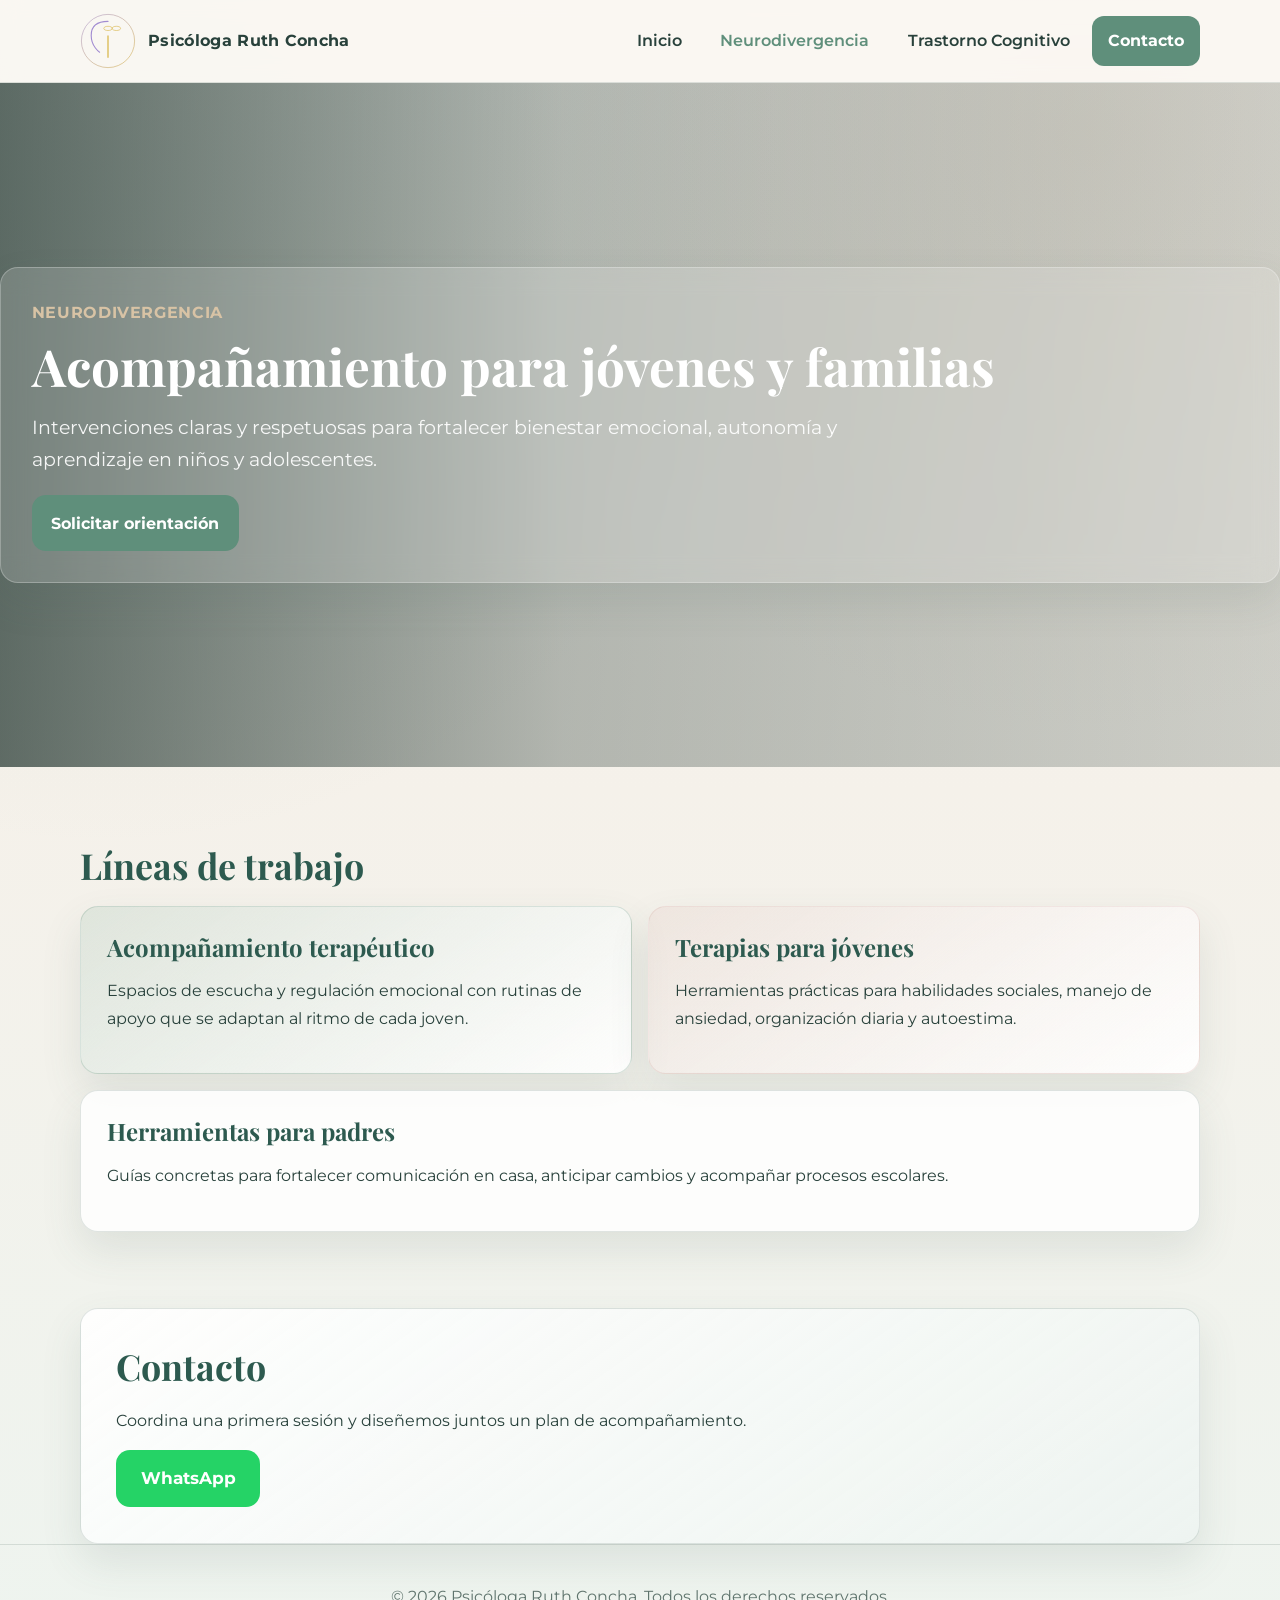
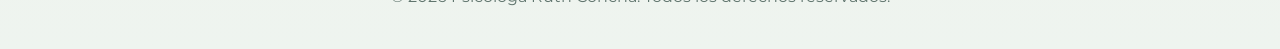
==== neurodivergencia.html @ 350da8b0 "Primera versión de la pagina a mostrar al cliente" ====
<!DOCTYPE html>
<html lang="es">
  <head>
    <meta charset="UTF-8" />
    <meta name="viewport" content="width=device-width, initial-scale=1.0" />
    <title>Neurodivergencia | Psicóloga Ruth Concha</title>
    <meta
      name="description"
      content="Acompañamiento psicológico para niños y jóvenes con neurodivergencias y orientación a familias."
    />
    <link rel="preconnect" href="https://fonts.googleapis.com" />
    <link rel="preconnect" href="https://fonts.gstatic.com" crossorigin />
    <link
      href="https://fonts.googleapis.com/css2?family=Montserrat:wght@400;500;600;700&family=Playfair+Display:wght@600;700&display=swap"
      rel="stylesheet"
    />
    <link rel="stylesheet" href="style.css" />
    <script src="script.js" defer></script>
  </head>
  <body>
    <a class="skip-link" href="#contenido">Saltar al contenido principal</a>

    <header class="site-header">
      <nav class="navbar container" aria-label="Navegación principal">
        <a href="index.html" class="brand" aria-label="Inicio Psicóloga Ruth Concha">
          <svg
            class="logo"
            width="56"
            height="56"
            viewBox="0 0 200 200"
            fill="none"
            xmlns="http://www.w3.org/2000/svg"
            aria-hidden="true"
          >
            <circle cx="100" cy="100" r="95" stroke="url(#gradient-neuro)" stroke-width="2" />
            <path
              d="M70 140C70 140 40 120 40 80C40 40 70 30 100 30"
              stroke="#A18CD1"
              stroke-width="4"
              stroke-linecap="round"
            />
            <path d="M100 160V80" stroke="#D4AF37" stroke-width="4" />
            <path
              d="M85 55C85 45 115 45 115 55C115 65 85 65 85 55Z"
              stroke="#D4AF37"
              stroke-width="2"
            />
            <path
              d="M115 55C115 45 145 45 145 55C145 65 115 65 115 55Z"
              stroke="#D4AF37"
              stroke-width="2"
            />
            <defs>
              <linearGradient
                id="gradient-neuro"
                x1="0"
                y1="0"
                x2="200"
                y2="200"
                gradientUnits="userSpaceOnUse"
              >
                <stop stop-color="#A18CD1" />
                <stop offset="1" stop-color="#D4AF37" />
              </linearGradient>
            </defs>
          </svg>
          <span class="brand-text">Psicóloga Ruth Concha</span>
        </a>

        <button class="menu-toggle" type="button" aria-expanded="false" aria-controls="menu">
          Menú
        </button>

        <ul id="menu" class="nav-links">
          <li><a href="index.html">Inicio</a></li>
          <li><a href="neurodivergencia.html" aria-current="page">Neurodivergencia</a></li>
          <li><a href="trastorno-cognitivo.html">Trastorno Cognitivo</a></li>
          <li><a class="nav-cta" href="#contacto">Contacto</a></li>
        </ul>
      </nav>
    </header>

    <main id="contenido">
      <section class="hero hero-banner hero-neuro reveal">
        <div class="container hero-shell">
          <article class="hero-card">
            <p class="eyebrow">Neurodivergencia</p>
            <h1>Acompañamiento para jóvenes y familias</h1>
            <p class="lead">
              Intervenciones claras y respetuosas para fortalecer bienestar emocional, autonomía y aprendizaje en
              niños y adolescentes.
            </p>
            <a class="btn btn-primary" href="#contacto">Solicitar orientación</a>
          </article>
        </div>
      </section>

      <section class="section container reveal">
        <h2 class="section-title">Líneas de trabajo</h2>
        <div class="cards-grid">
          <article class="focus-card focus-card--green">
            <h3>Acompañamiento terapéutico</h3>
            <p>
              Espacios de escucha y regulación emocional con rutinas de apoyo que se adaptan al ritmo de cada
              joven.
            </p>
          </article>
          <article class="focus-card focus-card--lavender">
            <h3>Terapias para jóvenes</h3>
            <p>
              Herramientas prácticas para habilidades sociales, manejo de ansiedad, organización diaria y
              autoestima.
            </p>
          </article>
          <article class="focus-card">
            <h3>Herramientas para padres</h3>
            <p>
              Guías concretas para fortalecer comunicación en casa, anticipar cambios y acompañar procesos
              escolares.
            </p>
          </article>
        </div>
      </section>

      <section id="contacto" class="section container contact reveal">
        <h2 class="section-title">Contacto</h2>
        <p>Coordina una primera sesión y diseñemos juntos un plan de acompañamiento.</p>
        <div class="contact-actions">
          <a class="btn btn-whatsapp btn-large" href="https://wa.me/56900000000">WhatsApp</a>
        </div>
      </section>
    </main>

    <footer class="site-footer">
      <div class="container footer-content">
        <p>© <span id="year"></span> Psicóloga Ruth Concha. Todos los derechos reservados.</p>
      </div>
    </footer>
  </body>
</html>
---- style.css ----
:root {
  --bg-base: #f5f1ea;
  --bg-soft: #fbf8f3;
  --surface: rgba(255, 255, 255, 0.84);
  --surface-strong: #ffffff;
  --surface-accent: #edf4f1;
  --text-main: #28413b;
  --text-soft: #35524b;
  --text-muted: #60756e;
  --title: #2d5a4f;
  --sage: #8db5a2;
  --eucalyptus: #5f8f7b;
  --sand: #d8c3a5;
  --rose: #d7b2ab;
  --line: rgba(84, 112, 101, 0.18);
  --focus-ring: rgba(95, 143, 123, 0.32);
  --shadow: 0 18px 40px rgba(70, 96, 88, 0.12);
  --radius: 18px;
  --max-width: 1120px;
}

* {
  box-sizing: border-box;
}

html {
  scroll-behavior: smooth;
}

body {
  margin: 0;
  font-family: "Montserrat", sans-serif;
  font-size: 1rem;
  line-height: 1.7;
  color: var(--text-main);
  background:
    radial-gradient(circle at 8% 10%, rgba(141, 181, 162, 0.16), transparent 36%),
    radial-gradient(circle at 85% 8%, rgba(216, 195, 165, 0.22), transparent 32%),
    linear-gradient(180deg, #f9f6f1 0%, var(--bg-base) 48%, #eef4ef 100%);
  min-height: 100vh;
}

img,
svg {
  display: block;
  max-width: 100%;
}

.container {
  width: min(var(--max-width), 92%);
  margin-inline: auto;
}

.skip-link {
  position: absolute;
  left: 0.75rem;
  top: -100px;
  background: var(--eucalyptus);
  color: #fff;
  padding: 0.75rem 1rem;
  border-radius: 0.75rem;
  font-weight: 700;
  z-index: 1000;
}

.skip-link:focus {
  top: 0.75rem;
}

.site-header {
  position: sticky;
  top: 0;
  z-index: 90;
  background: rgba(251, 248, 243, 0.9);
  backdrop-filter: blur(10px);
  border-bottom: 1px solid var(--line);
}

.navbar {
  min-height: 82px;
  display: flex;
  align-items: center;
  justify-content: space-between;
  gap: 1rem;
  position: relative;
}

.brand {
  display: flex;
  align-items: center;
  gap: 0.75rem;
  text-decoration: none;
  color: var(--text-main);
}

.logo {
  width: 56px;
  height: 56px;
}

.brand-text {
  font-size: 1rem;
  font-weight: 700;
  letter-spacing: 0.02em;
}

.menu-toggle {
  border: 1px solid var(--line);
  background: rgba(255, 255, 255, 0.72);
  color: var(--text-main);
  border-radius: 10px;
  padding: 0.7rem 1rem;
  font-size: 1rem;
  font-weight: 600;
}

.menu-toggle:hover,
.menu-toggle:focus-visible {
  border-color: var(--eucalyptus);
}

.nav-links {
  list-style: none;
  display: flex;
  align-items: center;
  gap: 0.4rem;
  margin: 0;
  padding: 0;
}

.nav-links a {
  text-decoration: none;
  color: var(--text-main);
  padding: 0.72rem 1rem;
  border-radius: 12px;
  font-size: 0.99rem;
  font-weight: 600;
  display: inline-flex;
  align-items: center;
  min-height: 46px;
}

.nav-links a[aria-current="page"] {
  color: var(--eucalyptus);
}

.nav-links a:hover,
.nav-links a:focus-visible {
  background: rgba(141, 181, 162, 0.18);
}

.nav-links .nav-cta {
  background: var(--eucalyptus);
  color: #fff;
  font-weight: 700;
}

.nav-links .nav-cta:hover,
.nav-links .nav-cta:focus-visible {
  background: #4f7d6b;
}

.section {
  padding-block: clamp(2.8rem, 6vw, 5.4rem);
}

.hero {
  position: relative;
}

.hero-banner {
  min-height: clamp(500px, 76vh, 760px);
  display: flex;
  align-items: center;
  background-position: center;
  background-size: cover;
  background-repeat: no-repeat;
}

.hero-banner::before {
  content: "";
  position: absolute;
  inset: 0;
  background:
    linear-gradient(90deg, rgba(24, 44, 38, 0.68) 0%, rgba(24, 44, 38, 0.3) 44%, rgba(24, 44, 38, 0.18) 100%),
    linear-gradient(180deg, rgba(255, 255, 255, 0.08), rgba(255, 255, 255, 0));
}

.hero-home {
  background-image: url("Imagenes/familia.jpg");
}

.hero-neuro {
  background-image: url("Imagenes/Imagen_ninos.png");
}

.hero-cognitive {
  background-image: url("Imagenes/Imagen_mayores.png");
}

.hero-shell {
  position: relative;
  z-index: 1;
  width: 100%;
  padding-block: clamp(3rem, 9vw, 7rem);
}

.hero-layout {
  display: grid;
  grid-template-columns: minmax(0, 1fr) minmax(300px, 0.82fr);
  gap: clamp(1rem, 2.4vw, 1.6rem);
  align-items: center;
  max-width: 980px;
  margin: 0 auto;
}

.eyebrow {
  color: var(--sand);
  font-weight: 700;
  letter-spacing: 0.04em;
  text-transform: uppercase;
  margin: 0 0 0.65rem;
}

h1,
h2,
h3 {
  font-family: "Playfair Display", serif;
  line-height: 1.2;
  margin-top: 0;
}

h1 {
  font-size: clamp(2.1rem, 4vw, 3.5rem);
  color: #fff;
  margin-bottom: 0.9rem;
}

.section-title {
  color: var(--title);
  font-size: clamp(1.7rem, 2.8vw, 2.5rem);
  margin-bottom: 1.2rem;
}

.lead {
  color: rgba(255, 255, 255, 0.92);
  max-width: 64ch;
  font-size: clamp(1.05rem, 2.4vw, 1.18rem);
}

.hero-card,
.focus-card,
.intro-card,
.about,
.contact {
  background: var(--surface);
  border: 1px solid var(--line);
  border-radius: var(--radius);
  box-shadow: var(--shadow);
}

.hero-card {
  padding: clamp(1.4rem, 2.4vw, 2rem);
  background: rgba(255, 255, 255, 0.16);
  border: 1px solid rgba(255, 255, 255, 0.26);
  backdrop-filter: blur(12px);
}

.hero-card h2 {
  color: var(--title);
  margin-bottom: 0.75rem;
}

.hero-card p {
  margin-top: 0;
}

.intro-card {
  padding: clamp(1.5rem, 3vw, 2.3rem);
  background: linear-gradient(145deg, rgba(255, 255, 255, 0.92), rgba(237, 244, 241, 0.86));
}

.intro-card h2 {
  color: var(--title);
  margin-bottom: 0.75rem;
}

.intro-card ul {
  margin: 0;
  padding-left: 1.15rem;
}

.hero-actions {
  display: flex;
  flex-wrap: wrap;
  gap: 0.8rem;
  margin-top: 1.4rem;
}

.cards-grid {
  display: grid;
  grid-template-columns: repeat(2, minmax(0, 1fr));
  gap: 1rem;
}

.cards-grid .focus-card:only-child,
.cards-grid > :nth-child(3) {
  grid-column: 1 / -1;
}

.focus-card {
  padding: clamp(1.2rem, 2vw, 1.8rem);
}

.focus-card h3 {
  color: var(--title);
  font-size: 1.5rem;
  margin-bottom: 0.45rem;
}

.focus-card--green {
  border-color: rgba(95, 143, 123, 0.24);
  background: linear-gradient(145deg, rgba(141, 181, 162, 0.2), rgba(255, 255, 255, 0.88));
}

.focus-card--lavender {
  border-color: rgba(215, 178, 171, 0.3);
  background: linear-gradient(145deg, rgba(215, 178, 171, 0.18), rgba(255, 255, 255, 0.9));
}

.about,
.contact {
  padding: clamp(1.4rem, 3vw, 2.2rem);
  background: linear-gradient(145deg, rgba(255, 255, 255, 0.9), rgba(237, 244, 241, 0.72));
}

.contact p {
  margin-top: 0;
}

.contact-actions {
  display: flex;
  flex-wrap: wrap;
  gap: 0.8rem;
}

.btn {
  border-radius: 14px;
  border: 2px solid transparent;
  text-decoration: none;
  font-weight: 700;
  padding: 0.78rem 1.1rem;
  display: inline-flex;
  align-items: center;
  justify-content: center;
  transition: transform 180ms ease, background-color 180ms ease, border-color 180ms ease;
  min-height: 48px;
}

.btn-large {
  min-height: 56px;
  padding-inline: 1.4rem;
  font-size: 1.05rem;
}

.btn-primary {
  background: var(--eucalyptus);
  color: #fff;
  border-color: transparent;
}

.btn-primary:hover,
.btn-primary:focus-visible {
  background: #4f7d6b;
  transform: translateY(-2px);
}

.btn-secondary {
  background: rgba(255, 255, 255, 0.12);
  color: #fff;
  border-color: rgba(255, 255, 255, 0.56);
}

.btn-secondary:hover,
.btn-secondary:focus-visible {
  border-color: #fff;
  background: rgba(255, 255, 255, 0.2);
  transform: translateY(-2px);
}

.btn-link {
  color: var(--eucalyptus);
  padding-inline: 0;
  border-radius: 0;
  border: 0;
  min-height: auto;
}

.btn-link:hover,
.btn-link:focus-visible {
  color: var(--title);
}

.btn-whatsapp {
  background: #25d366;
  color: #fff;
}

.btn-whatsapp:hover,
.btn-whatsapp:focus-visible {
  background: #1ebe5a;
  transform: translateY(-2px);
}

.site-footer {
  border-top: 1px solid var(--line);
}

.footer-content {
  padding-block: 1.4rem;
  text-align: center;
  color: var(--text-muted);
}

.reveal {
  opacity: 0;
  transform: translateY(20px);
  transition: opacity 600ms ease, transform 600ms ease;
}

.reveal.visible {
  opacity: 1;
  transform: translateY(0);
}

:focus-visible {
  outline: 3px solid var(--focus-ring);
  outline-offset: 2px;
}

@media (max-width: 920px) {
  .hero-banner {
    min-height: 460px;
  }

  .hero-layout {
    grid-template-columns: 1fr;
  }

  .cards-grid {
    grid-template-columns: 1fr;
  }

  .cards-grid .focus-card:only-child,
  .cards-grid > :nth-child(3) {
    grid-column: auto;
  }

  .menu-toggle {
    display: inline-flex;
  }

  .nav-links {
    position: absolute;
    right: 0;
    top: calc(100% + 0.5rem);
    width: min(330px, 100%);
    padding: 0.65rem;
    border-radius: 14px;
    border: 1px solid var(--line);
    background: rgba(255, 255, 255, 0.98);
    box-shadow: var(--shadow);
    display: none;
    flex-direction: column;
    align-items: stretch;
    gap: 0.2rem;
  }

  .nav-links.open {
    display: flex;
  }

  .nav-links a {
    width: 100%;
  }
}

@media (min-width: 921px) {
  .menu-toggle {
    display: none;
  }
}

@media (max-width: 560px) {
  .brand-text {
    font-size: 0.92rem;
  }

  .logo {
    width: 48px;
    height: 48px;
  }

  .section {
    padding-block: 2.6rem;
  }

  .hero-shell {
    padding-block: 2.2rem;
  }

  .hero-card {
    padding: 1.25rem;
  }
}

@media (prefers-reduced-motion: reduce) {
  html {
    scroll-behavior: auto;
  }

  .reveal,
  .reveal.visible,
  .btn,
  .nav-links a {
    transition: none !important;
    transform: none !important;
  }
}
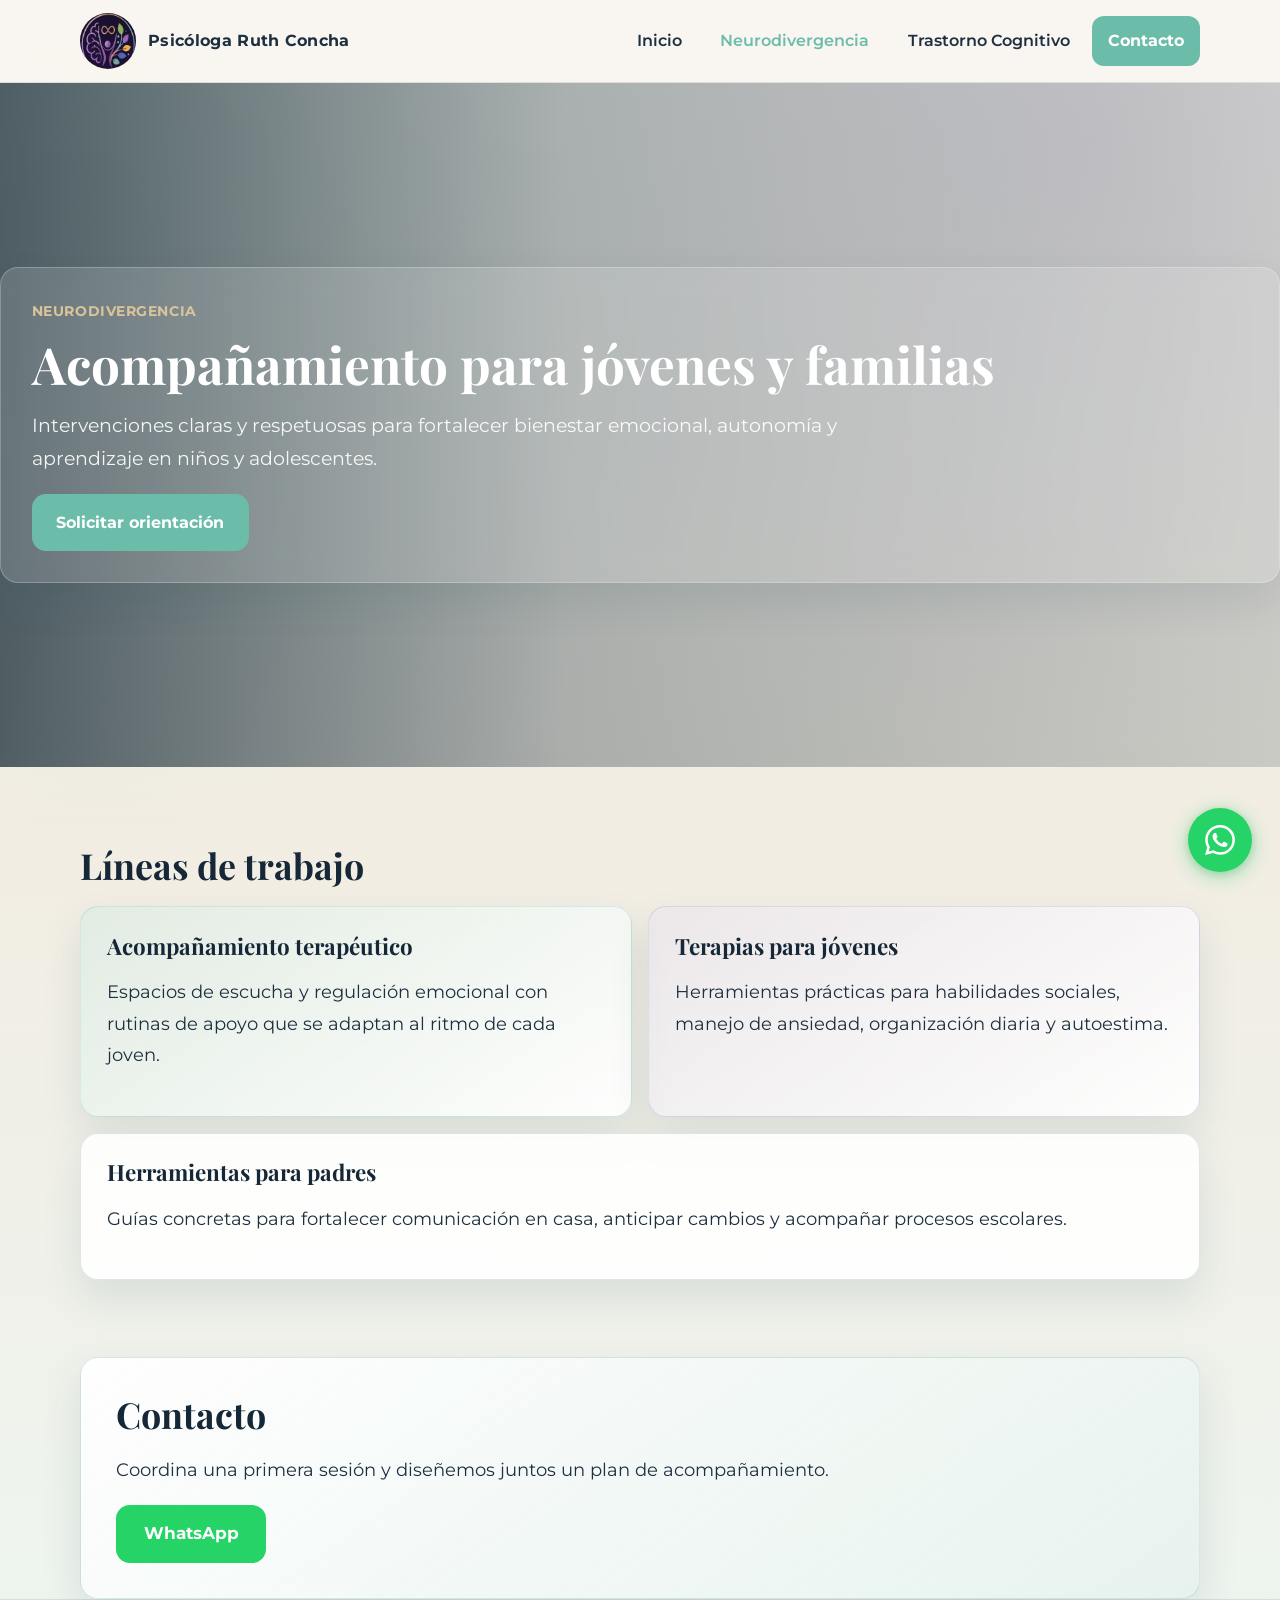
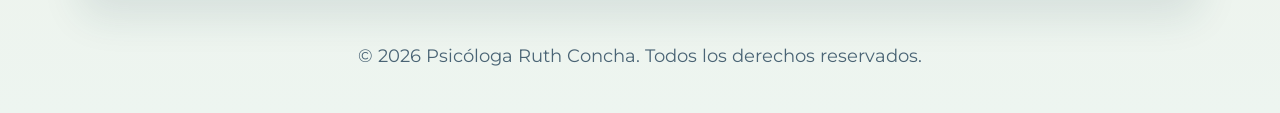
==== commit d0ca39d0: "Mejora del diseño y logo" ====
--- a/neurodivergencia.html
+++ b/neurodivergencia.html
@@ -23,47 +23,13 @@
     <header class="site-header">
       <nav class="navbar container" aria-label="Navegación principal">
         <a href="index.html" class="brand" aria-label="Inicio Psicóloga Ruth Concha">
-          <svg
+          <img
             class="logo"
+            src="Imagenes/logo.png"
+            alt="Logo Psicóloga Ruth Concha"
             width="56"
             height="56"
-            viewBox="0 0 200 200"
-            fill="none"
-            xmlns="http://www.w3.org/2000/svg"
-            aria-hidden="true"
-          >
-            <circle cx="100" cy="100" r="95" stroke="url(#gradient-neuro)" stroke-width="2" />
-            <path
-              d="M70 140C70 140 40 120 40 80C40 40 70 30 100 30"
-              stroke="#A18CD1"
-              stroke-width="4"
-              stroke-linecap="round"
-            />
-            <path d="M100 160V80" stroke="#D4AF37" stroke-width="4" />
-            <path
-              d="M85 55C85 45 115 45 115 55C115 65 85 65 85 55Z"
-              stroke="#D4AF37"
-              stroke-width="2"
-            />
-            <path
-              d="M115 55C115 45 145 45 145 55C145 65 115 65 115 55Z"
-              stroke="#D4AF37"
-              stroke-width="2"
-            />
-            <defs>
-              <linearGradient
-                id="gradient-neuro"
-                x1="0"
-                y1="0"
-                x2="200"
-                y2="200"
-                gradientUnits="userSpaceOnUse"
-              >
-                <stop stop-color="#A18CD1" />
-                <stop offset="1" stop-color="#D4AF37" />
-              </linearGradient>
-            </defs>
-          </svg>
+          />
           <span class="brand-text">Psicóloga Ruth Concha</span>
         </a>
 
@@ -136,5 +102,17 @@
         <p>© <span id="year"></span> Psicóloga Ruth Concha. Todos los derechos reservados.</p>
       </div>
     </footer>
+
+    <a
+      class="whatsapp-float"
+      href="https://wa.me/56900000000"
+      target="_blank"
+      rel="noopener noreferrer"
+      aria-label="Contactar por WhatsApp"
+    >
+      <svg xmlns="http://www.w3.org/2000/svg" viewBox="0 0 24 24" fill="currentColor" aria-hidden="true" width="30" height="30">
+        <path d="M17.472 14.382c-.297-.149-1.758-.867-2.03-.967-.273-.099-.471-.148-.67.15-.197.297-.767.966-.94 1.164-.173.199-.347.223-.644.075-.297-.15-1.255-.463-2.39-1.475-.883-.788-1.48-1.761-1.653-2.059-.173-.297-.018-.458.13-.606.134-.133.298-.347.446-.52.149-.174.198-.298.298-.497.099-.198.05-.371-.025-.52-.075-.149-.669-1.612-.916-2.207-.242-.579-.487-.5-.669-.51-.173-.008-.371-.01-.57-.01-.198 0-.52.074-.792.372-.272.297-1.04 1.016-1.04 2.479 0 1.462 1.065 2.875 1.213 3.074.149.198 2.096 3.2 5.077 4.487.709.306 1.262.489 1.694.625.712.227 1.36.195 1.871.118.571-.085 1.758-.719 2.006-1.413.248-.694.248-1.289.173-1.413-.074-.124-.272-.198-.57-.347m-5.421 7.403h-.004a9.87 9.87 0 01-5.031-1.378l-.361-.214-3.741.982.998-3.648-.235-.374a9.86 9.86 0 01-1.51-5.26c.001-5.45 4.436-9.884 9.888-9.884 2.64 0 5.122 1.03 6.988 2.898a9.825 9.825 0 012.893 6.994c-.003 5.45-4.437 9.884-9.885 9.884m8.413-18.297A11.815 11.815 0 0012.05 0C5.495 0 .16 5.335.157 11.892c0 2.096.547 4.142 1.588 5.945L.057 24l6.305-1.654a11.882 11.882 0 005.683 1.448h.005c6.554 0 11.89-5.335 11.893-11.893a11.821 11.821 0 00-3.48-8.413z"/>
+      </svg>
+    </a>
   </body>
 </html>
--- a/style.css
+++ b/style.css
@@ -1,20 +1,26 @@
 :root {
-  --bg-base: #f5f1ea;
-  --bg-soft: #fbf8f3;
-  --surface: rgba(255, 255, 255, 0.84);
+  --bg-base: #f2ede3;
+  --bg-soft: #faf6f0;
+  --surface: rgba(255, 255, 255, 0.88);
   --surface-strong: #ffffff;
-  --surface-accent: #edf4f1;
-  --text-main: #28413b;
-  --text-soft: #35524b;
-  --text-muted: #60756e;
-  --title: #2d5a4f;
+  --surface-accent: #e4f2ee;
+  --text-main: #1e3040;
+  --text-soft: #2e4555;
+  --text-muted: #4a6475;
+  --title: #162838;
+  --mint: #6bbdaa;
+  --mint-dark: #4ea090;
+  --mint-soft: #c2e8df;
+  --lavender: #9b8ec4;
+  --lavender-dark: #8070b0;
+  --lavender-soft: #dfd7f4;
+  --cream: #e0c89a;
   --sage: #8db5a2;
-  --eucalyptus: #5f8f7b;
-  --sand: #d8c3a5;
-  --rose: #d7b2ab;
-  --line: rgba(84, 112, 101, 0.18);
-  --focus-ring: rgba(95, 143, 123, 0.32);
-  --shadow: 0 18px 40px rgba(70, 96, 88, 0.12);
+  --eucalyptus: #6bbdaa;
+  --sand: #dbc49a;
+  --line: rgba(80, 130, 120, 0.18);
+  --focus-ring: rgba(107, 189, 170, 0.35);
+  --shadow: 0 18px 40px rgba(30, 70, 80, 0.11);
   --radius: 18px;
   --max-width: 1120px;
 }
@@ -30,13 +36,13 @@
 body {
   margin: 0;
   font-family: "Montserrat", sans-serif;
-  font-size: 1rem;
-  line-height: 1.7;
+  font-size: 1.125rem;
+  line-height: 1.75;
   color: var(--text-main);
   background:
-    radial-gradient(circle at 8% 10%, rgba(141, 181, 162, 0.16), transparent 36%),
-    radial-gradient(circle at 85% 8%, rgba(216, 195, 165, 0.22), transparent 32%),
-    linear-gradient(180deg, #f9f6f1 0%, var(--bg-base) 48%, #eef4ef 100%);
+    radial-gradient(circle at 8% 10%, rgba(107, 189, 170, 0.14), transparent 36%),
+    radial-gradient(circle at 85% 8%, rgba(155, 142, 196, 0.14), transparent 32%),
+    linear-gradient(180deg, #faf6f0 0%, #f2ede3 48%, #edf5f0 100%);
   min-height: 100vh;
 }
 
@@ -55,7 +61,7 @@
   position: absolute;
   left: 0.75rem;
   top: -100px;
-  background: var(--eucalyptus);
+  background: var(--mint);
   color: #fff;
   padding: 0.75rem 1rem;
   border-radius: 0.75rem;
@@ -71,7 +77,7 @@
   position: sticky;
   top: 0;
   z-index: 90;
-  background: rgba(251, 248, 243, 0.9);
+  background: rgba(250, 246, 240, 0.92);
   backdrop-filter: blur(10px);
   border-bottom: 1px solid var(--line);
 }
@@ -96,6 +102,7 @@
 .logo {
   width: 56px;
   height: 56px;
+  border-radius: 50%;
 }
 
 .brand-text {
@@ -116,7 +123,7 @@
 
 .menu-toggle:hover,
 .menu-toggle:focus-visible {
-  border-color: var(--eucalyptus);
+  border-color: var(--mint);
 }
 
 .nav-links {
@@ -141,27 +148,35 @@
 }
 
 .nav-links a[aria-current="page"] {
-  color: var(--eucalyptus);
+  color: var(--mint);
 }
 
 .nav-links a:hover,
 .nav-links a:focus-visible {
-  background: rgba(141, 181, 162, 0.18);
+  background: rgba(107, 189, 170, 0.16);
 }
 
 .nav-links .nav-cta {
-  background: var(--eucalyptus);
+  background: var(--mint);
   color: #fff;
   font-weight: 700;
 }
 
 .nav-links .nav-cta:hover,
 .nav-links .nav-cta:focus-visible {
-  background: #4f7d6b;
+  background: var(--mint-dark);
 }
 
 .section {
   padding-block: clamp(2.8rem, 6vw, 5.4rem);
+}
+
+.section--mint-tint {
+  background: linear-gradient(160deg, rgba(193, 232, 223, 0.38) 0%, rgba(250, 246, 240, 0.7) 100%);
+}
+
+.section--lavender-tint {
+  background: linear-gradient(160deg, rgba(223, 215, 244, 0.38) 0%, rgba(250, 246, 240, 0.7) 100%);
 }
 
 .hero {
@@ -182,8 +197,8 @@
   position: absolute;
   inset: 0;
   background:
-    linear-gradient(90deg, rgba(24, 44, 38, 0.68) 0%, rgba(24, 44, 38, 0.3) 44%, rgba(24, 44, 38, 0.18) 100%),
-    linear-gradient(180deg, rgba(255, 255, 255, 0.08), rgba(255, 255, 255, 0));
+    linear-gradient(90deg, rgba(18, 38, 50, 0.72) 0%, rgba(18, 38, 50, 0.32) 44%, rgba(18, 38, 50, 0.18) 100%),
+    linear-gradient(180deg, rgba(255, 255, 255, 0.06), rgba(255, 255, 255, 0));
 }
 
 .hero-home {
@@ -220,6 +235,25 @@
   letter-spacing: 0.04em;
   text-transform: uppercase;
   margin: 0 0 0.65rem;
+  font-size: 0.875rem;
+}
+
+.eyebrow-dark {
+  color: var(--mint);
+  font-weight: 700;
+  letter-spacing: 0.04em;
+  text-transform: uppercase;
+  margin: 0 0 0.5rem;
+  font-size: 0.875rem;
+}
+
+.eyebrow-lavender {
+  color: var(--lavender);
+  font-weight: 700;
+  letter-spacing: 0.04em;
+  text-transform: uppercase;
+  margin: 0 0 0.5rem;
+  font-size: 0.875rem;
 }
 
 h1,
@@ -261,8 +295,8 @@
 
 .hero-card {
   padding: clamp(1.4rem, 2.4vw, 2rem);
-  background: rgba(255, 255, 255, 0.16);
-  border: 1px solid rgba(255, 255, 255, 0.26);
+  background: rgba(255, 255, 255, 0.14);
+  border: 1px solid rgba(255, 255, 255, 0.24);
   backdrop-filter: blur(12px);
 }
 
@@ -277,7 +311,7 @@
 
 .intro-card {
   padding: clamp(1.5rem, 3vw, 2.3rem);
-  background: linear-gradient(145deg, rgba(255, 255, 255, 0.92), rgba(237, 244, 241, 0.86));
+  background: linear-gradient(145deg, rgba(255, 255, 255, 0.92), rgba(228, 242, 238, 0.86));
 }
 
 .intro-card h2 {
@@ -314,24 +348,80 @@
 
 .focus-card h3 {
   color: var(--title);
-  font-size: 1.5rem;
+  font-size: 1.4rem;
   margin-bottom: 0.45rem;
 }
 
 .focus-card--green {
-  border-color: rgba(95, 143, 123, 0.24);
-  background: linear-gradient(145deg, rgba(141, 181, 162, 0.2), rgba(255, 255, 255, 0.88));
+  border-color: rgba(107, 189, 170, 0.28);
+  background: linear-gradient(145deg, rgba(194, 232, 223, 0.32), rgba(255, 255, 255, 0.9));
 }
 
 .focus-card--lavender {
-  border-color: rgba(215, 178, 171, 0.3);
-  background: linear-gradient(145deg, rgba(215, 178, 171, 0.18), rgba(255, 255, 255, 0.9));
+  border-color: rgba(155, 142, 196, 0.28);
+  background: linear-gradient(145deg, rgba(223, 215, 244, 0.28), rgba(255, 255, 255, 0.9));
+}
+
+.image-section {
+  display: grid;
+  grid-template-columns: 1fr 1fr;
+  gap: clamp(2rem, 4vw, 4.5rem);
+  align-items: center;
+}
+
+.section-image img {
+  width: 100%;
+  height: clamp(280px, 38vw, 420px);
+  object-fit: cover;
+  border-radius: var(--radius);
+  box-shadow: var(--shadow);
+}
+
+.section-text {
+  display: flex;
+  flex-direction: column;
+}
+
+.section-text p {
+  color: var(--text-soft);
+  margin-top: 0;
+}
+
+.feature-list {
+  list-style: none;
+  padding: 0;
+  margin: 0.75rem 0 1.75rem;
+  display: flex;
+  flex-direction: column;
+  gap: 0.55rem;
+}
+
+.feature-list li {
+  padding-left: 1.75rem;
+  position: relative;
+  font-size: 1.05rem;
+  color: var(--text-soft);
+}
+
+.feature-list li::before {
+  content: "✓";
+  position: absolute;
+  left: 0;
+  font-weight: 700;
+}
+
+.feature-list--mint li::before {
+  color: var(--mint);
+}
+
+.feature-list--lavender li::before {
+  color: var(--lavender);
 }
 
 .about,
 .contact {
   padding: clamp(1.4rem, 3vw, 2.2rem);
-  background: linear-gradient(145deg, rgba(255, 255, 255, 0.9), rgba(237, 244, 241, 0.72));
+  background: linear-gradient(145deg, rgba(255, 255, 255, 0.92), rgba(228, 242, 238, 0.72));
 }
 
 .contact p {
@@ -349,29 +439,54 @@
   border: 2px solid transparent;
   text-decoration: none;
   font-weight: 700;
-  padding: 0.78rem 1.1rem;
+  padding: 0.78rem 1.4rem;
   display: inline-flex;
   align-items: center;
   justify-content: center;
-  transition: transform 180ms ease, background-color 180ms ease, border-color 180ms ease;
+  transition: transform 180ms ease, background-color 180ms ease, border-color 180ms ease, box-shadow 180ms ease;
   min-height: 48px;
+  font-size: 1rem;
 }
 
 .btn-large {
   min-height: 56px;
-  padding-inline: 1.4rem;
+  padding-inline: 1.6rem;
   font-size: 1.05rem;
 }
 
 .btn-primary {
-  background: var(--eucalyptus);
+  background: var(--mint);
   color: #fff;
   border-color: transparent;
 }
 
 .btn-primary:hover,
 .btn-primary:focus-visible {
-  background: #4f7d6b;
+  background: var(--mint-dark);
+  transform: translateY(-2px);
+}
+
+.btn-mint {
+  background: var(--mint);
+  color: #fff;
+  border-color: transparent;
+}
+
+.btn-mint:hover,
+.btn-mint:focus-visible {
+  background: var(--mint-dark);
+  transform: translateY(-2px);
+}
+
+.btn-lavender {
+  background: var(--lavender);
+  color: #fff;
+  border-color: transparent;
+}
+
+.btn-lavender:hover,
+.btn-lavender:focus-visible {
+  background: var(--lavender-dark);
   transform: translateY(-2px);
 }
 
@@ -389,7 +504,7 @@
 }
 
 .btn-link {
-  color: var(--eucalyptus);
+  color: var(--mint);
   padding-inline: 0;
   border-radius: 0;
   border: 0;
@@ -412,6 +527,31 @@
   transform: translateY(-2px);
 }
 
+.whatsapp-float {
+  position: fixed;
+  bottom: 1.75rem;
+  right: 1.75rem;
+  z-index: 999;
+  background: #25d366;
+  color: #fff;
+  width: 64px;
+  height: 64px;
+  border-radius: 50%;
+  display: flex;
+  align-items: center;
+  justify-content: center;
+  box-shadow: 0 4px 20px rgba(37, 211, 102, 0.45), 0 2px 8px rgba(0, 0, 0, 0.14);
+  transition: transform 200ms ease, background-color 200ms ease, box-shadow 200ms ease;
+  text-decoration: none;
+}
+
+.whatsapp-float:hover,
+.whatsapp-float:focus-visible {
+  background: #1ebe5a;
+  transform: scale(1.1) translateY(-2px);
+  box-shadow: 0 8px 28px rgba(37, 211, 102, 0.5), 0 4px 12px rgba(0, 0, 0, 0.18);
+}
+
 .site-footer {
   border-top: 1px solid var(--line);
 }
@@ -454,6 +594,14 @@
   .cards-grid .focus-card:only-child,
   .cards-grid > :nth-child(3) {
     grid-column: auto;
+  }
+
+  .image-section {
+    grid-template-columns: 1fr;
+  }
+
+  .image-section .section-image {
+    order: -1;
   }
 
   .menu-toggle {
@@ -512,6 +660,13 @@
   .hero-card {
     padding: 1.25rem;
   }
+
+  .whatsapp-float {
+    width: 56px;
+    height: 56px;
+    bottom: 1.25rem;
+    right: 1.25rem;
+  }
 }
 
 @media (prefers-reduced-motion: reduce) {
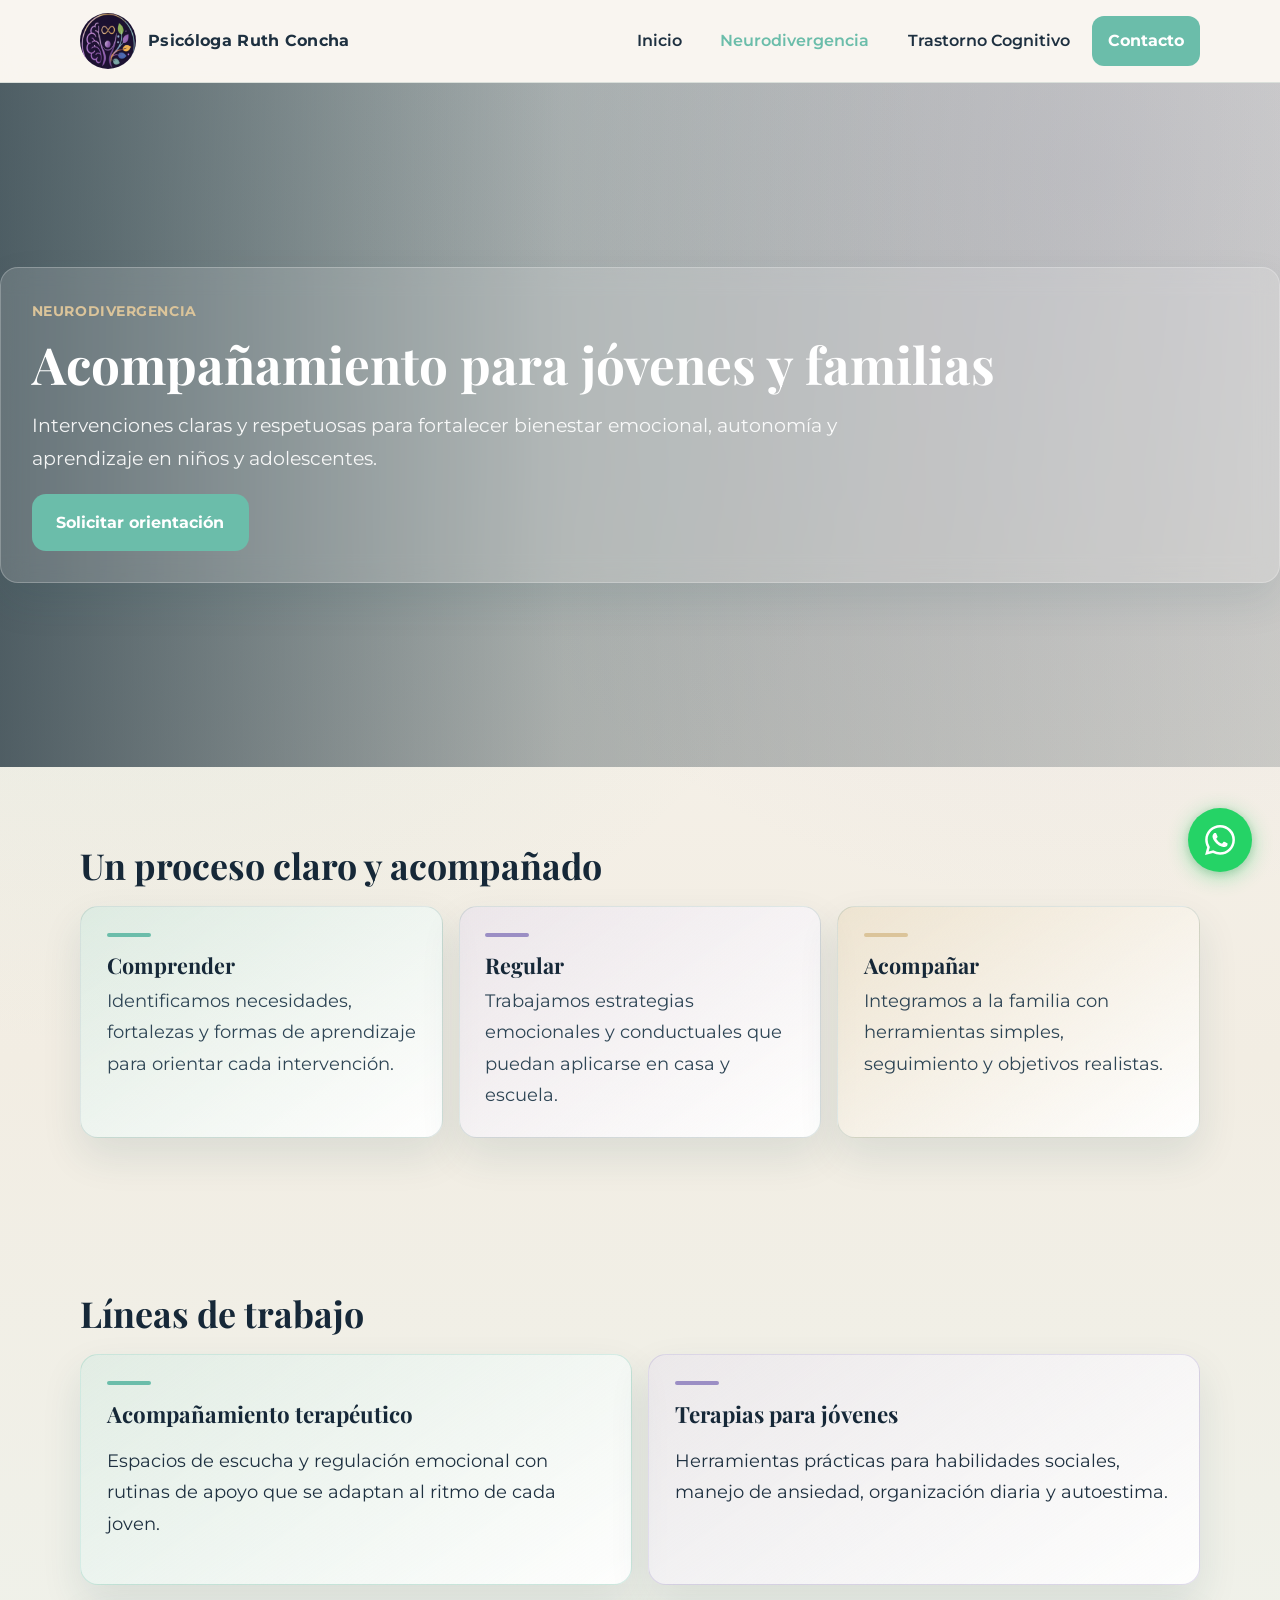
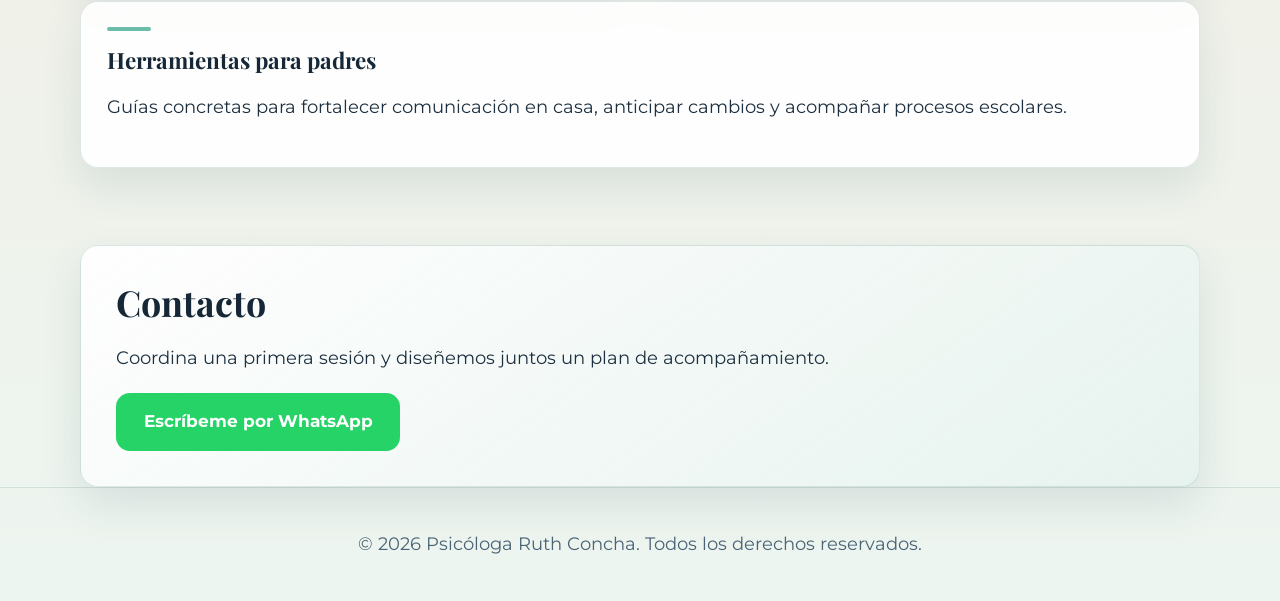
==== commit 44d0958c: "Se retiraron los iconos" ====
--- a/neurodivergencia.html
+++ b/neurodivergencia.html
@@ -62,6 +62,24 @@
       </section>
 
       <section class="section container reveal">
+        <h2 class="section-title">Un proceso claro y acompañado</h2>
+        <div class="support-grid">
+          <article class="support-card support-card--mint">
+            <h3>Comprender</h3>
+            <p>Identificamos necesidades, fortalezas y formas de aprendizaje para orientar cada intervención.</p>
+          </article>
+          <article class="support-card support-card--lavender">
+            <h3>Regular</h3>
+            <p>Trabajamos estrategias emocionales y conductuales que puedan aplicarse en casa y escuela.</p>
+          </article>
+          <article class="support-card support-card--sand">
+            <h3>Acompañar</h3>
+            <p>Integramos a la familia con herramientas simples, seguimiento y objetivos realistas.</p>
+          </article>
+        </div>
+      </section>
+
+      <section class="section container reveal">
         <h2 class="section-title">Líneas de trabajo</h2>
         <div class="cards-grid">
           <article class="focus-card focus-card--green">
@@ -92,7 +110,7 @@
         <h2 class="section-title">Contacto</h2>
         <p>Coordina una primera sesión y diseñemos juntos un plan de acompañamiento.</p>
         <div class="contact-actions">
-          <a class="btn btn-whatsapp btn-large" href="https://wa.me/56900000000">WhatsApp</a>
+          <a class="btn btn-whatsapp btn-large" href="https://wa.me/56900000000" target="_blank" rel="noopener noreferrer">Escríbeme por WhatsApp</a>
         </div>
       </section>
     </main>
--- a/style.css
+++ b/style.css
@@ -291,6 +291,19 @@
   border: 1px solid var(--line);
   border-radius: var(--radius);
   box-shadow: var(--shadow);
+  position: relative;
+}
+
+.contact-deco {
+  position: absolute;
+  bottom: 1rem;
+  right: 1.25rem;
+  width: 88px;
+  height: 100px;
+  object-fit: contain;
+  opacity: 0.99;
+  pointer-events: none;
+  filter: drop-shadow(0 4px 10px rgba(0, 0, 0, 0.1));
 }
 
 .hero-card {
@@ -314,6 +327,18 @@
   background: linear-gradient(145deg, rgba(255, 255, 255, 0.92), rgba(228, 242, 238, 0.86));
 }
 
+.intro-card::before,
+.focus-card::before,
+.support-card::before {
+  content: "";
+  display: block;
+  width: 44px;
+  height: 4px;
+  border-radius: 999px;
+  background: var(--mint);
+  margin-bottom: 1rem;
+}
+
 .intro-card h2 {
   color: var(--title);
   margin-bottom: 0.75rem;
@@ -360,6 +385,52 @@
 .focus-card--lavender {
   border-color: rgba(155, 142, 196, 0.28);
   background: linear-gradient(145deg, rgba(223, 215, 244, 0.28), rgba(255, 255, 255, 0.9));
+}
+
+.focus-card--lavender::before,
+.support-card--lavender::before {
+  background: var(--lavender);
+}
+
+.support-card--sand::before {
+  background: var(--sand);
+}
+
+.support-grid {
+  display: grid;
+  grid-template-columns: repeat(3, minmax(0, 1fr));
+  gap: 1rem;
+}
+
+.support-card {
+  background: rgba(255, 255, 255, 0.9);
+  border: 1px solid var(--line);
+  border-radius: var(--radius);
+  box-shadow: var(--shadow);
+  padding: clamp(1.2rem, 2vw, 1.6rem);
+}
+
+.support-card h3 {
+  color: var(--title);
+  font-size: 1.35rem;
+  margin-bottom: 0.45rem;
+}
+
+.support-card p {
+  color: var(--text-soft);
+  margin: 0;
+}
+
+.support-card--mint {
+  background: linear-gradient(145deg, rgba(194, 232, 223, 0.4), rgba(255, 255, 255, 0.94));
+}
+
+.support-card--lavender {
+  background: linear-gradient(145deg, rgba(223, 215, 244, 0.34), rgba(255, 255, 255, 0.94));
+}
+
+.support-card--sand {
+  background: linear-gradient(145deg, rgba(224, 200, 154, 0.26), rgba(255, 255, 255, 0.94));
 }
 
 .image-section {
@@ -418,10 +489,38 @@
   color: var(--lavender);
 }
 
-.about,
+.about-panel,
 .contact {
   padding: clamp(1.4rem, 3vw, 2.2rem);
+  padding-right: clamp(1.4rem, 3vw, 2.2rem);
   background: linear-gradient(145deg, rgba(255, 255, 255, 0.92), rgba(228, 242, 238, 0.72));
+  border: 1px solid var(--line);
+  border-radius: var(--radius);
+  box-shadow: var(--shadow);
+}
+
+.about-panel {
+  display: grid;
+  grid-template-columns: minmax(0, 1fr) 180px;
+  gap: clamp(1rem, 3vw, 2rem);
+  align-items: center;
+}
+
+.about-copy p {
+  margin: 0;
+  color: var(--text-soft);
+}
+
+.about-media {
+  display: flex;
+  justify-content: center;
+}
+
+.about-media img {
+  width: min(160px, 100%);
+  height: auto;
+  object-fit: contain;
+  filter: drop-shadow(0 10px 18px rgba(30, 70, 80, 0.12));
 }
 
 .contact p {
@@ -588,6 +687,10 @@
   }
 
   .cards-grid {
+    grid-template-columns: 1fr;
+  }
+
+  .support-grid {
     grid-template-columns: 1fr;
   }
 
@@ -631,6 +734,24 @@
   .nav-links a {
     width: 100%;
   }
+
+  .intro-card,
+  .focus-card {
+    padding-right: clamp(1.2rem, 4vw, 1.8rem);
+  }
+
+  .about-panel {
+    grid-template-columns: 1fr;
+  }
+
+  .about-media {
+    justify-content: flex-start;
+  }
+
+  .contact-deco {
+    width: 68px;
+    height: 68px;
+  }
 }
 
 @media (min-width: 921px) {
@@ -666,6 +787,11 @@
     height: 56px;
     bottom: 1.25rem;
     right: 1.25rem;
+  }
+
+  .contact-deco {
+    width: 52px;
+    height: 52px;
   }
 }
 
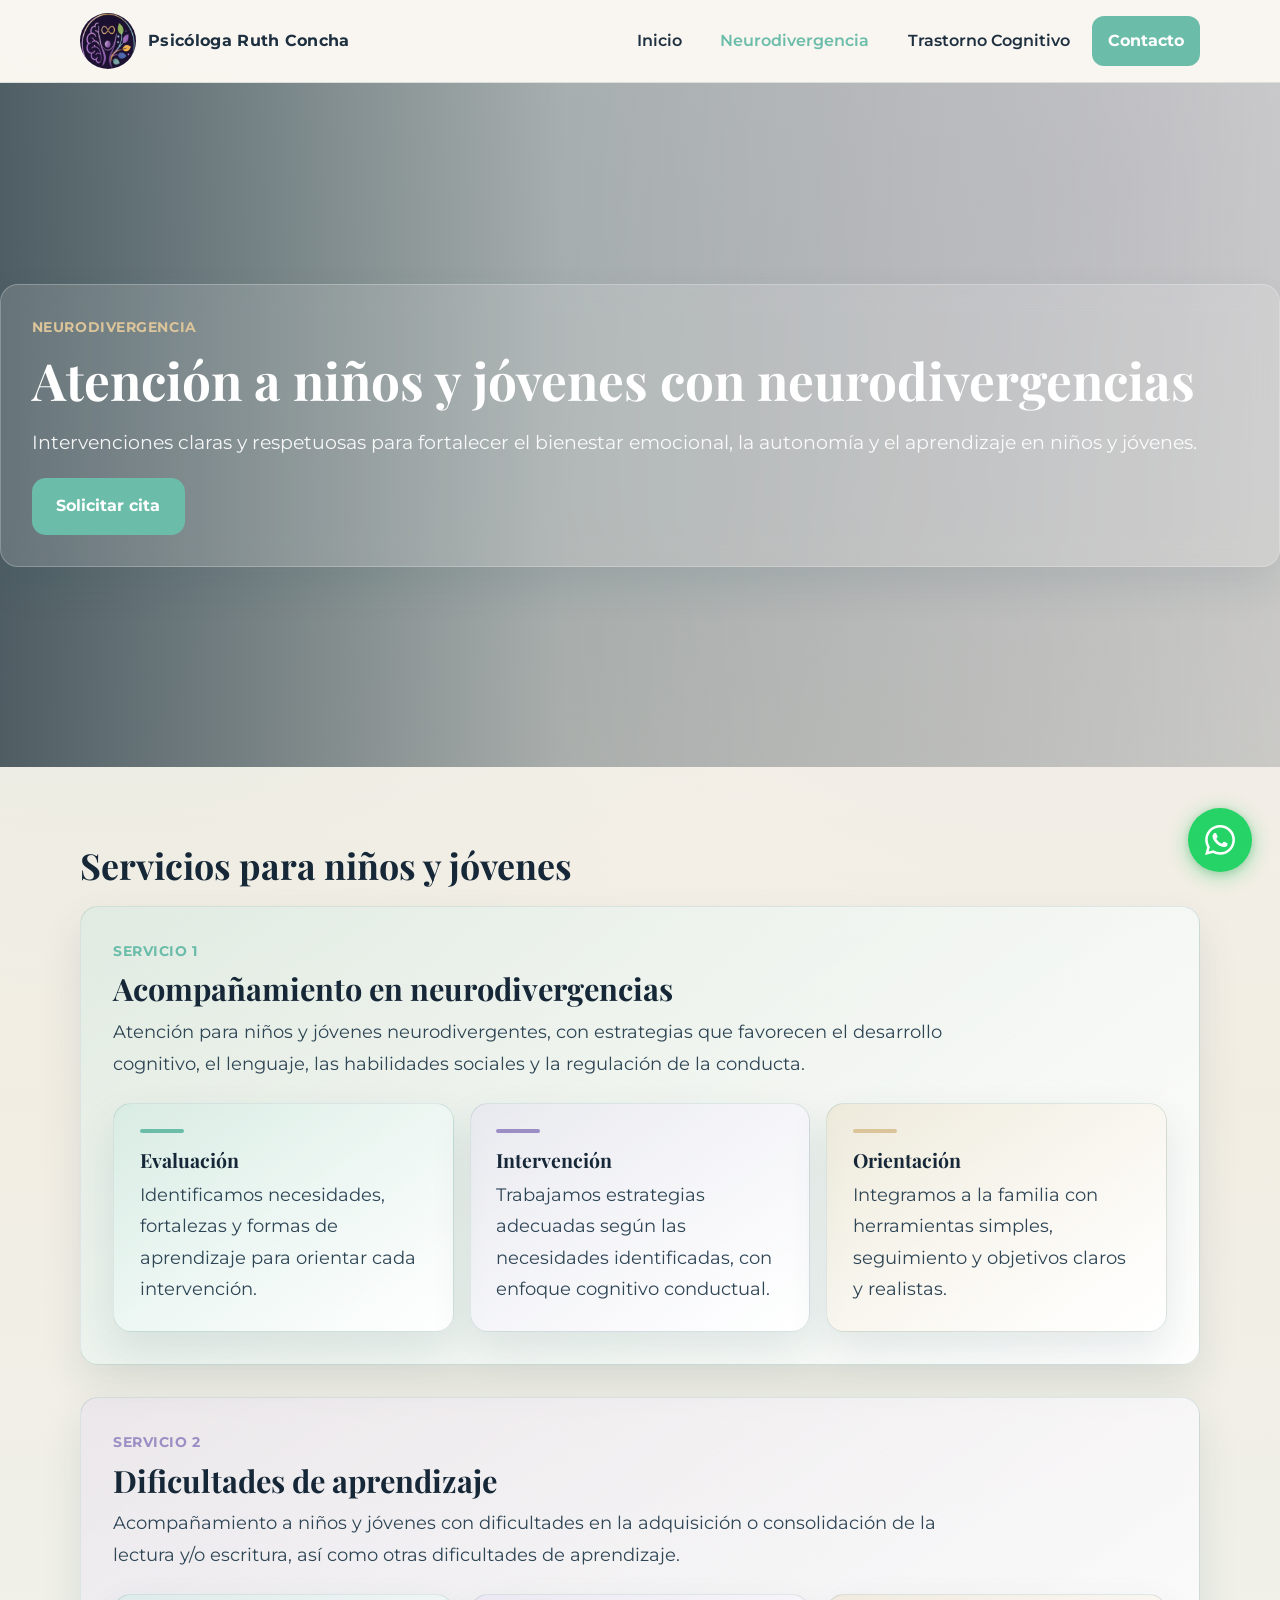
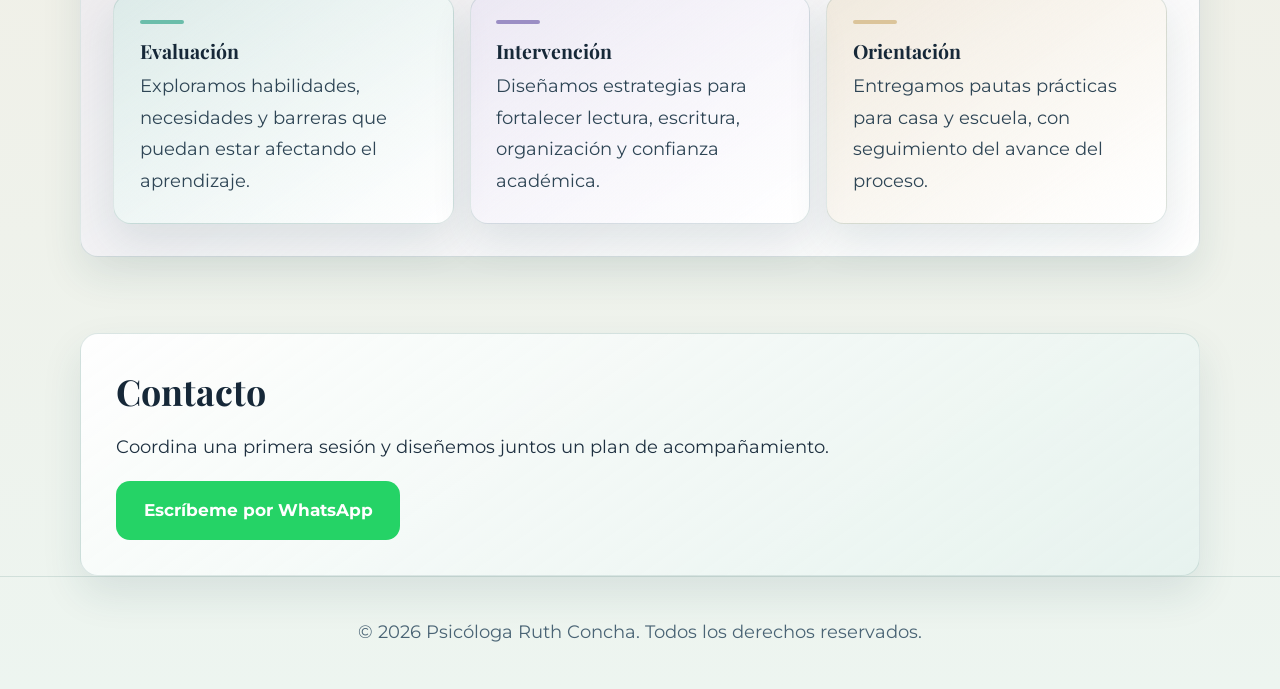
==== commit d1950ac6: "Cambios sugeridos en texto" ====
--- a/neurodivergencia.html
+++ b/neurodivergencia.html
@@ -51,57 +51,66 @@
         <div class="container hero-shell">
           <article class="hero-card">
             <p class="eyebrow">Neurodivergencia</p>
-            <h1>Acompañamiento para jóvenes y familias</h1>
+            <h1>Atención a niños y jóvenes con neurodivergencias</h1>
             <p class="lead">
-              Intervenciones claras y respetuosas para fortalecer bienestar emocional, autonomía y aprendizaje en
-              niños y adolescentes.
+              Intervenciones claras y respetuosas para fortalecer el bienestar emocional, la autonomía y el aprendizaje en niños y jóvenes.
             </p>
-            <a class="btn btn-primary" href="#contacto">Solicitar orientación</a>
+            <a class="btn btn-primary" href="#contacto">Solicitar cita</a>
           </article>
         </div>
       </section>
 
       <section class="section container reveal">
-        <h2 class="section-title">Un proceso claro y acompañado</h2>
-        <div class="support-grid">
-          <article class="support-card support-card--mint">
-            <h3>Comprender</h3>
-            <p>Identificamos necesidades, fortalezas y formas de aprendizaje para orientar cada intervención.</p>
+        <h2 class="section-title">Servicios para niños y jóvenes</h2>
+        <div class="service-stack">
+          <article class="service-panel service-panel--mint">
+            <div class="service-header">
+              <p class="eyebrow-dark">Servicio 1</p>
+              <h3>Acompañamiento en neurodivergencias</h3>
+              <p>
+                Atención para niños y jóvenes neurodivergentes, con estrategias que favorecen el desarrollo
+                cognitivo, el lenguaje, las habilidades sociales y la regulación de la conducta.
+              </p>
+            </div>
+            <div class="support-grid">
+              <article class="support-card support-card--mint">
+                <h4>Evaluación</h4>
+                <p>Identificamos necesidades, fortalezas y formas de aprendizaje para orientar cada intervención.</p>
+              </article>
+              <article class="support-card support-card--lavender">
+                <h4>Intervención</h4>
+                <p>Trabajamos estrategias adecuadas según las necesidades identificadas, con enfoque cognitivo conductual.</p>
+              </article>
+              <article class="support-card support-card--sand">
+                <h4>Orientación</h4>
+                <p>Integramos a la familia con herramientas simples, seguimiento y objetivos claros y realistas.</p>
+              </article>
+            </div>
           </article>
-          <article class="support-card support-card--lavender">
-            <h3>Regular</h3>
-            <p>Trabajamos estrategias emocionales y conductuales que puedan aplicarse en casa y escuela.</p>
-          </article>
-          <article class="support-card support-card--sand">
-            <h3>Acompañar</h3>
-            <p>Integramos a la familia con herramientas simples, seguimiento y objetivos realistas.</p>
-          </article>
-        </div>
-      </section>
 
-      <section class="section container reveal">
-        <h2 class="section-title">Líneas de trabajo</h2>
-        <div class="cards-grid">
-          <article class="focus-card focus-card--green">
-            <h3>Acompañamiento terapéutico</h3>
-            <p>
-              Espacios de escucha y regulación emocional con rutinas de apoyo que se adaptan al ritmo de cada
-              joven.
-            </p>
-          </article>
-          <article class="focus-card focus-card--lavender">
-            <h3>Terapias para jóvenes</h3>
-            <p>
-              Herramientas prácticas para habilidades sociales, manejo de ansiedad, organización diaria y
-              autoestima.
-            </p>
-          </article>
-          <article class="focus-card">
-            <h3>Herramientas para padres</h3>
-            <p>
-              Guías concretas para fortalecer comunicación en casa, anticipar cambios y acompañar procesos
-              escolares.
-            </p>
+          <article class="service-panel service-panel--lavender">
+            <div class="service-header">
+              <p class="eyebrow-lavender">Servicio 2</p>
+              <h3>Dificultades de aprendizaje</h3>
+              <p>
+                Acompañamiento a niños y jóvenes con dificultades en la adquisición o consolidación de la lectura
+                y/o escritura, así como otras dificultades de aprendizaje.
+              </p>
+            </div>
+            <div class="support-grid">
+              <article class="support-card support-card--mint">
+                <h4>Evaluación</h4>
+                <p>Exploramos habilidades, necesidades y barreras que puedan estar afectando el aprendizaje.</p>
+              </article>
+              <article class="support-card support-card--lavender">
+                <h4>Intervención</h4>
+                <p>Diseñamos estrategias para fortalecer lectura, escritura, organización y confianza académica.</p>
+              </article>
+              <article class="support-card support-card--sand">
+                <h4>Orientación</h4>
+                <p>Entregamos pautas prácticas para casa y escuela, con seguimiento del avance del proceso.</p>
+              </article>
+            </div>
           </article>
         </div>
       </section>
--- a/style.css
+++ b/style.css
@@ -151,9 +151,23 @@
   color: var(--mint);
 }
 
+.theme-cognitive .nav-links a[aria-current="page"] {
+  color: var(--lavender);
+}
+
 .nav-links a:hover,
 .nav-links a:focus-visible {
   background: rgba(107, 189, 170, 0.16);
+}
+
+.nav-links a[href="trastorno-cognitivo.html"]:hover,
+.nav-links a[href="trastorno-cognitivo.html"]:focus-visible {
+  background: rgba(155, 142, 196, 0.18);
+}
+
+.theme-cognitive .nav-links a:hover,
+.theme-cognitive .nav-links a:focus-visible {
+  background: rgba(155, 142, 196, 0.18);
 }
 
 .nav-links .nav-cta {
@@ -162,9 +176,18 @@
   font-weight: 700;
 }
 
+.theme-cognitive .nav-links .nav-cta {
+  background: var(--lavender);
+}
+
 .nav-links .nav-cta:hover,
 .nav-links .nav-cta:focus-visible {
   background: var(--mint-dark);
+}
+
+.theme-cognitive .nav-links .nav-cta:hover,
+.theme-cognitive .nav-links .nav-cta:focus-visible {
+  background: var(--lavender-dark);
 }
 
 .section {
@@ -278,7 +301,7 @@
 
 .lead {
   color: rgba(255, 255, 255, 0.92);
-  max-width: 64ch;
+  max-width: 90ch;
   font-size: clamp(1.05rem, 2.4vw, 1.18rem);
 }
 
@@ -416,6 +439,14 @@
   margin-bottom: 0.45rem;
 }
 
+.support-card h4 {
+  color: var(--title);
+  font-family: "Playfair Display", serif;
+  font-size: 1.22rem;
+  line-height: 1.2;
+  margin: 0 0 0.45rem;
+}
+
 .support-card p {
   color: var(--text-soft);
   margin: 0;
@@ -431,6 +462,47 @@
 
 .support-card--sand {
   background: linear-gradient(145deg, rgba(224, 200, 154, 0.26), rgba(255, 255, 255, 0.94));
+}
+
+.service-stack {
+  display: grid;
+  gap: clamp(1.4rem, 3vw, 2rem);
+}
+
+.service-panel {
+  border: 1px solid var(--line);
+  border-radius: var(--radius);
+  box-shadow: var(--shadow);
+  padding: clamp(1.35rem, 3vw, 2rem);
+  background: rgba(255, 255, 255, 0.9);
+}
+
+.service-panel--mint {
+  background: linear-gradient(145deg, rgba(194, 232, 223, 0.32), rgba(255, 255, 255, 0.94));
+}
+
+.service-panel--lavender {
+  background: linear-gradient(145deg, rgba(223, 215, 244, 0.3), rgba(255, 255, 255, 0.94));
+}
+
+.service-header {
+  max-width: 850px;
+  margin-bottom: clamp(1rem, 2.4vw, 1.4rem);
+}
+
+.service-header h3 {
+  color: var(--title);
+  font-size: clamp(1.55rem, 2.4vw, 2rem);
+  margin-bottom: 0.55rem;
+}
+
+.service-header p:last-child {
+  color: var(--text-soft);
+  margin: 0;
+}
+
+.service-header--wide {
+  max-width: 940px;
 }
 
 .image-section {
@@ -531,6 +603,13 @@
   display: flex;
   flex-wrap: wrap;
   gap: 0.8rem;
+}
+
+.section-actions {
+  display: flex;
+  flex-wrap: wrap;
+  gap: 0.8rem;
+  margin-top: 0.2rem;
 }
 
 .btn {
@@ -586,6 +665,30 @@
 .btn-lavender:hover,
 .btn-lavender:focus-visible {
   background: var(--lavender-dark);
+  transform: translateY(-2px);
+}
+
+.btn-outline-mint {
+  background: transparent;
+  color: var(--mint-dark);
+  border-color: var(--mint);
+}
+
+.btn-outline-mint:hover,
+.btn-outline-mint:focus-visible {
+  background: rgba(107, 189, 170, 0.12);
+  transform: translateY(-2px);
+}
+
+.btn-outline-lavender {
+  background: transparent;
+  color: var(--lavender-dark);
+  border-color: var(--lavender);
+}
+
+.btn-outline-lavender:hover,
+.btn-outline-lavender:focus-visible {
+  background: rgba(155, 142, 196, 0.12);
   transform: translateY(-2px);
 }
 
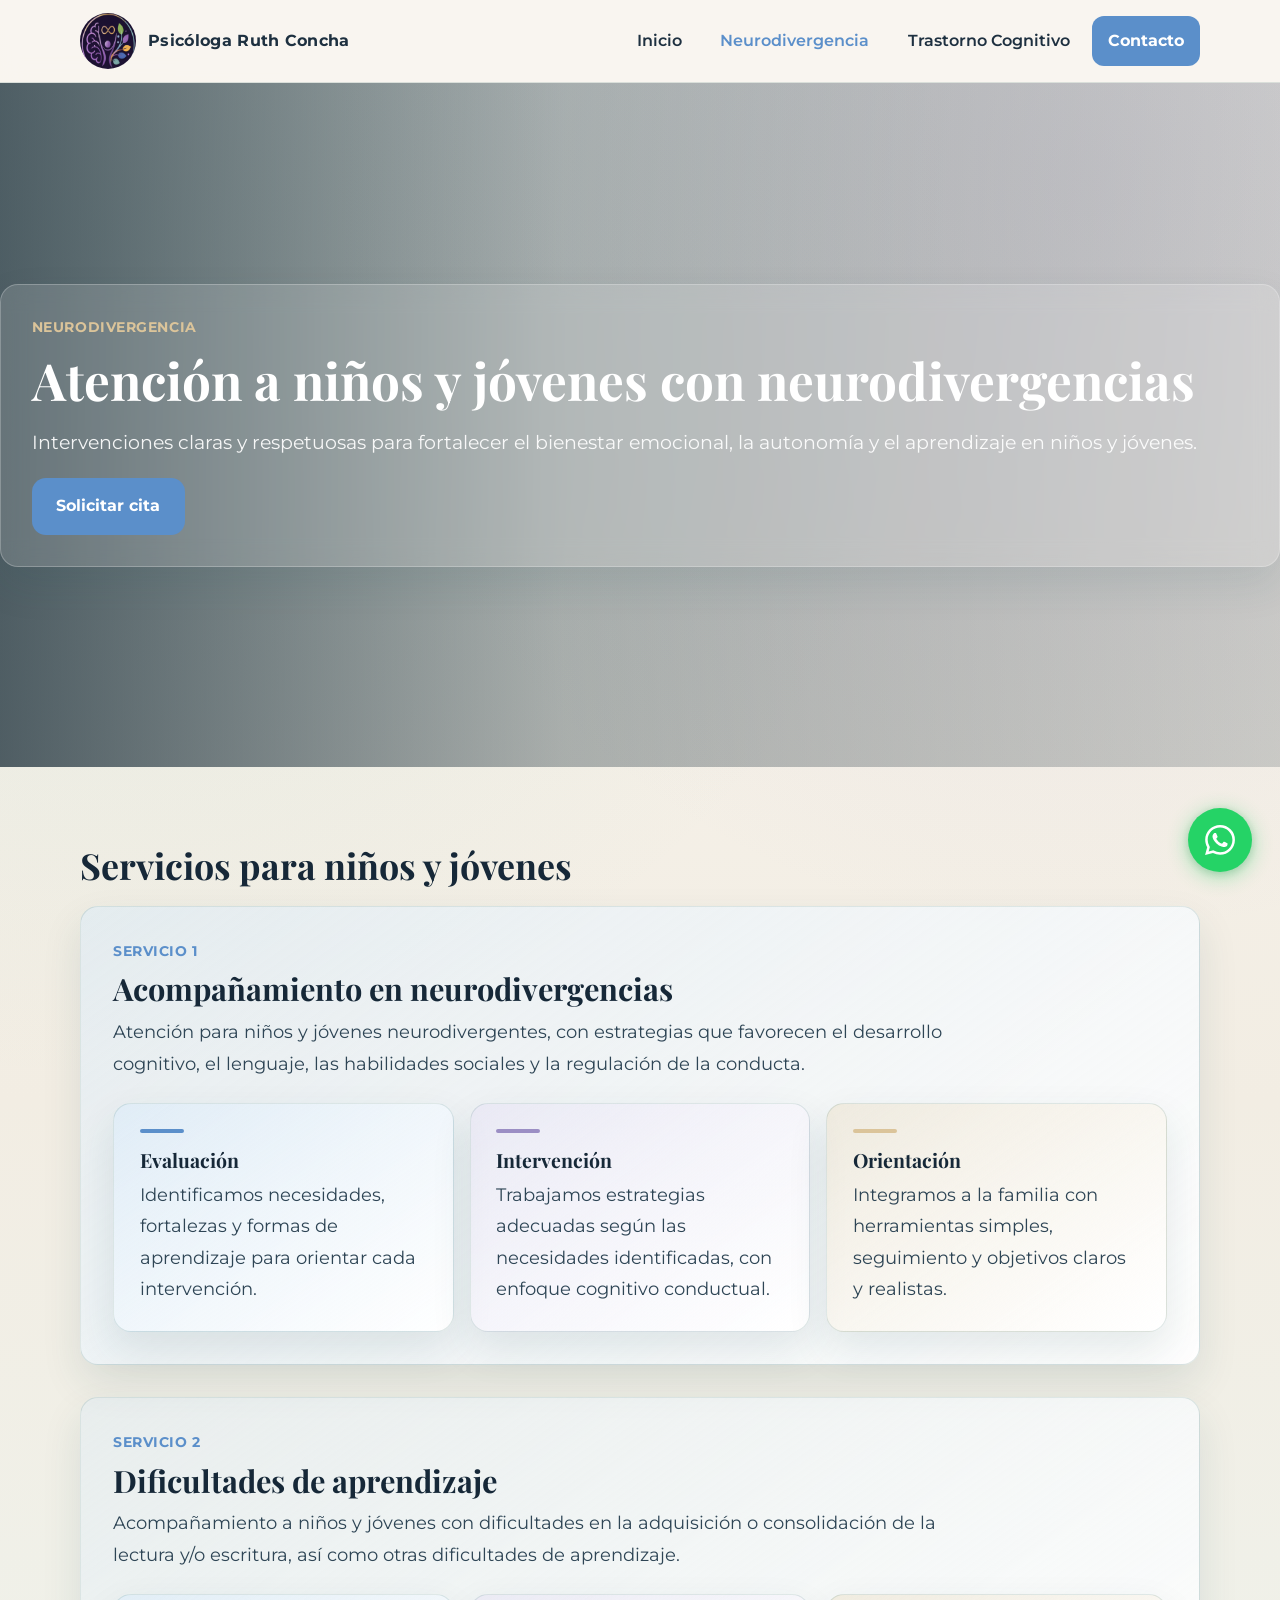
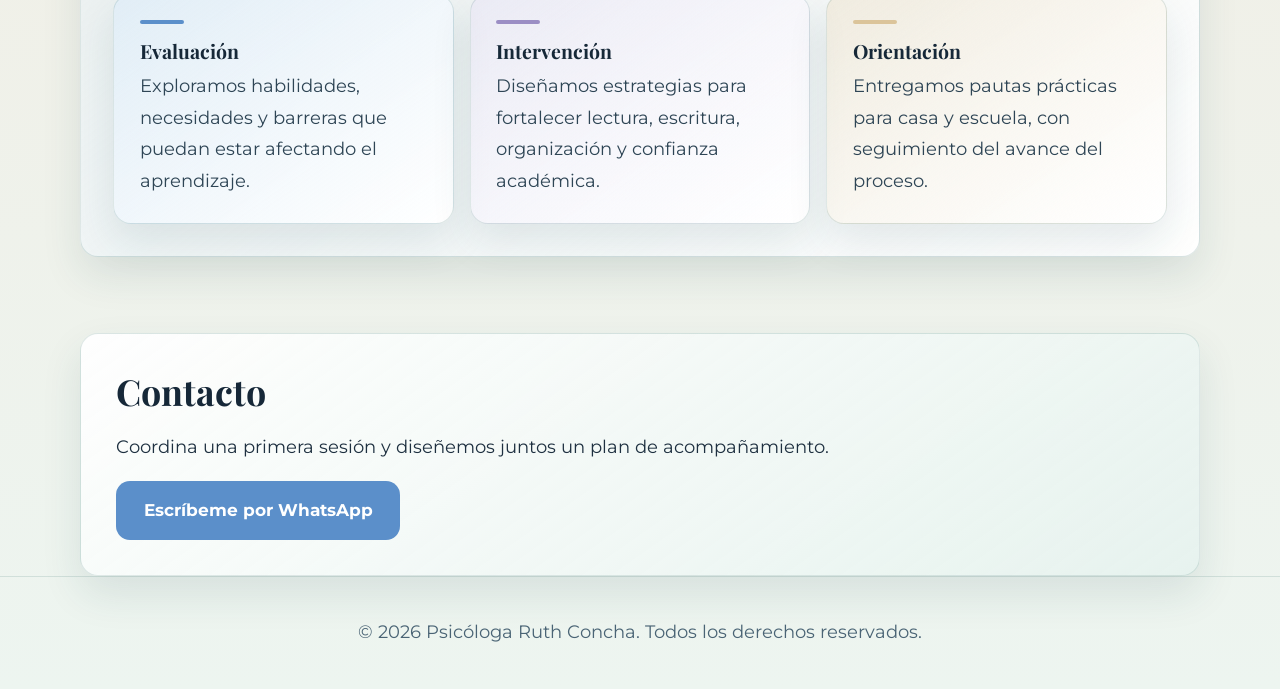
==== commit bbbd1337: "cambio de color de la pagina de neurodivergencias" ====
--- a/neurodivergencia.html
+++ b/neurodivergencia.html
@@ -17,7 +17,7 @@
     <link rel="stylesheet" href="style.css" />
     <script src="script.js" defer></script>
   </head>
-  <body>
+  <body class="theme-neuro">
     <a class="skip-link" href="#contenido">Saltar al contenido principal</a>
 
     <header class="site-header">
@@ -55,7 +55,7 @@
             <p class="lead">
               Intervenciones claras y respetuosas para fortalecer el bienestar emocional, la autonomía y el aprendizaje en niños y jóvenes.
             </p>
-            <a class="btn btn-primary" href="#contacto">Solicitar cita</a>
+            <a class="btn btn-blue" href="#contacto">Solicitar cita</a>
           </article>
         </div>
       </section>
@@ -63,9 +63,9 @@
       <section class="section container reveal">
         <h2 class="section-title">Servicios para niños y jóvenes</h2>
         <div class="service-stack">
-          <article class="service-panel service-panel--mint">
+          <article class="service-panel service-panel--blue">
             <div class="service-header">
-              <p class="eyebrow-dark">Servicio 1</p>
+              <p class="eyebrow-blue">Servicio 1</p>
               <h3>Acompañamiento en neurodivergencias</h3>
               <p>
                 Atención para niños y jóvenes neurodivergentes, con estrategias que favorecen el desarrollo
@@ -73,7 +73,7 @@
               </p>
             </div>
             <div class="support-grid">
-              <article class="support-card support-card--mint">
+              <article class="support-card support-card--blue">
                 <h4>Evaluación</h4>
                 <p>Identificamos necesidades, fortalezas y formas de aprendizaje para orientar cada intervención.</p>
               </article>
@@ -88,9 +88,9 @@
             </div>
           </article>
 
-          <article class="service-panel service-panel--lavender">
+          <article class="service-panel service-panel--blue-soft">
             <div class="service-header">
-              <p class="eyebrow-lavender">Servicio 2</p>
+              <p class="eyebrow-blue">Servicio 2</p>
               <h3>Dificultades de aprendizaje</h3>
               <p>
                 Acompañamiento a niños y jóvenes con dificultades en la adquisición o consolidación de la lectura
@@ -98,7 +98,7 @@
               </p>
             </div>
             <div class="support-grid">
-              <article class="support-card support-card--mint">
+              <article class="support-card support-card--blue">
                 <h4>Evaluación</h4>
                 <p>Exploramos habilidades, necesidades y barreras que puedan estar afectando el aprendizaje.</p>
               </article>
@@ -119,7 +119,7 @@
         <h2 class="section-title">Contacto</h2>
         <p>Coordina una primera sesión y diseñemos juntos un plan de acompañamiento.</p>
         <div class="contact-actions">
-          <a class="btn btn-whatsapp btn-large" href="https://wa.me/56900000000" target="_blank" rel="noopener noreferrer">Escríbeme por WhatsApp</a>
+          <a class="btn btn-blue btn-large" href="https://wa.me/56900000000" target="_blank" rel="noopener noreferrer">Escríbeme por WhatsApp</a>
         </div>
       </section>
     </main>
--- a/style.css
+++ b/style.css
@@ -11,6 +11,9 @@
   --mint: #6bbdaa;
   --mint-dark: #4ea090;
   --mint-soft: #c2e8df;
+  --blue: #5b8fca;
+  --blue-dark: #416f9f;
+  --blue-soft: #d8eafa;
   --lavender: #9b8ec4;
   --lavender-dark: #8070b0;
   --lavender-soft: #dfd7f4;
@@ -155,18 +158,22 @@
   color: var(--lavender);
 }
 
+.theme-neuro .nav-links a[aria-current="page"] {
+  color: var(--blue);
+}
+
 .nav-links a:hover,
 .nav-links a:focus-visible {
   background: rgba(107, 189, 170, 0.16);
 }
 
+.nav-links a[href="neurodivergencia.html"]:hover,
+.nav-links a[href="neurodivergencia.html"]:focus-visible {
+  background: rgba(91, 143, 202, 0.18);
+}
+
 .nav-links a[href="trastorno-cognitivo.html"]:hover,
 .nav-links a[href="trastorno-cognitivo.html"]:focus-visible {
-  background: rgba(155, 142, 196, 0.18);
-}
-
-.theme-cognitive .nav-links a:hover,
-.theme-cognitive .nav-links a:focus-visible {
   background: rgba(155, 142, 196, 0.18);
 }
 
@@ -176,6 +183,10 @@
   font-weight: 700;
 }
 
+.theme-neuro .nav-links .nav-cta {
+  background: var(--blue);
+}
+
 .theme-cognitive .nav-links .nav-cta {
   background: var(--lavender);
 }
@@ -190,12 +201,21 @@
   background: var(--lavender-dark);
 }
 
+.theme-neuro .nav-links .nav-cta:hover,
+.theme-neuro .nav-links .nav-cta:focus-visible {
+  background: var(--blue-dark);
+}
+
 .section {
   padding-block: clamp(2.8rem, 6vw, 5.4rem);
 }
 
 .section--mint-tint {
   background: linear-gradient(160deg, rgba(193, 232, 223, 0.38) 0%, rgba(250, 246, 240, 0.7) 100%);
+}
+
+.section--blue-tint {
+  background: linear-gradient(160deg, rgba(216, 234, 250, 0.58) 0%, rgba(250, 246, 240, 0.74) 100%);
 }
 
 .section--lavender-tint {
@@ -263,6 +283,15 @@
 
 .eyebrow-dark {
   color: var(--mint);
+  font-weight: 700;
+  letter-spacing: 0.04em;
+  text-transform: uppercase;
+  margin: 0 0 0.5rem;
+  font-size: 0.875rem;
+}
+
+.eyebrow-blue {
+  color: var(--blue);
   font-weight: 700;
   letter-spacing: 0.04em;
   text-transform: uppercase;
@@ -405,9 +434,19 @@
   background: linear-gradient(145deg, rgba(194, 232, 223, 0.32), rgba(255, 255, 255, 0.9));
 }
 
+.focus-card--blue {
+  border-color: rgba(91, 143, 202, 0.28);
+  background: linear-gradient(145deg, rgba(216, 234, 250, 0.5), rgba(255, 255, 255, 0.92));
+}
+
 .focus-card--lavender {
   border-color: rgba(155, 142, 196, 0.28);
   background: linear-gradient(145deg, rgba(223, 215, 244, 0.28), rgba(255, 255, 255, 0.9));
+}
+
+.focus-card--blue::before,
+.support-card--blue::before {
+  background: var(--blue);
 }
 
 .focus-card--lavender::before,
@@ -456,6 +495,10 @@
   background: linear-gradient(145deg, rgba(194, 232, 223, 0.4), rgba(255, 255, 255, 0.94));
 }
 
+.support-card--blue {
+  background: linear-gradient(145deg, rgba(216, 234, 250, 0.55), rgba(255, 255, 255, 0.94));
+}
+
 .support-card--lavender {
   background: linear-gradient(145deg, rgba(223, 215, 244, 0.34), rgba(255, 255, 255, 0.94));
 }
@@ -481,6 +524,14 @@
   background: linear-gradient(145deg, rgba(194, 232, 223, 0.32), rgba(255, 255, 255, 0.94));
 }
 
+.service-panel--blue {
+  background: linear-gradient(145deg, rgba(216, 234, 250, 0.5), rgba(255, 255, 255, 0.94));
+}
+
+.service-panel--blue-soft {
+  background: linear-gradient(145deg, rgba(216, 234, 250, 0.34), rgba(255, 255, 255, 0.96));
+}
+
 .service-panel--lavender {
   background: linear-gradient(145deg, rgba(223, 215, 244, 0.3), rgba(255, 255, 255, 0.94));
 }
@@ -555,6 +606,10 @@
 
 .feature-list--mint li::before {
   color: var(--mint);
+}
+
+.feature-list--blue li::before {
+  color: var(--blue);
 }
 
 .feature-list--lavender li::before {
@@ -656,6 +711,18 @@
   transform: translateY(-2px);
 }
 
+.btn-blue {
+  background: var(--blue);
+  color: #fff;
+  border-color: transparent;
+}
+
+.btn-blue:hover,
+.btn-blue:focus-visible {
+  background: var(--blue-dark);
+  transform: translateY(-2px);
+}
+
 .btn-lavender {
   background: var(--lavender);
   color: #fff;
@@ -677,6 +744,18 @@
 .btn-outline-mint:hover,
 .btn-outline-mint:focus-visible {
   background: rgba(107, 189, 170, 0.12);
+  transform: translateY(-2px);
+}
+
+.btn-outline-blue {
+  background: transparent;
+  color: var(--blue-dark);
+  border-color: var(--blue);
+}
+
+.btn-outline-blue:hover,
+.btn-outline-blue:focus-visible {
+  background: rgba(91, 143, 202, 0.12);
   transform: translateY(-2px);
 }
 
